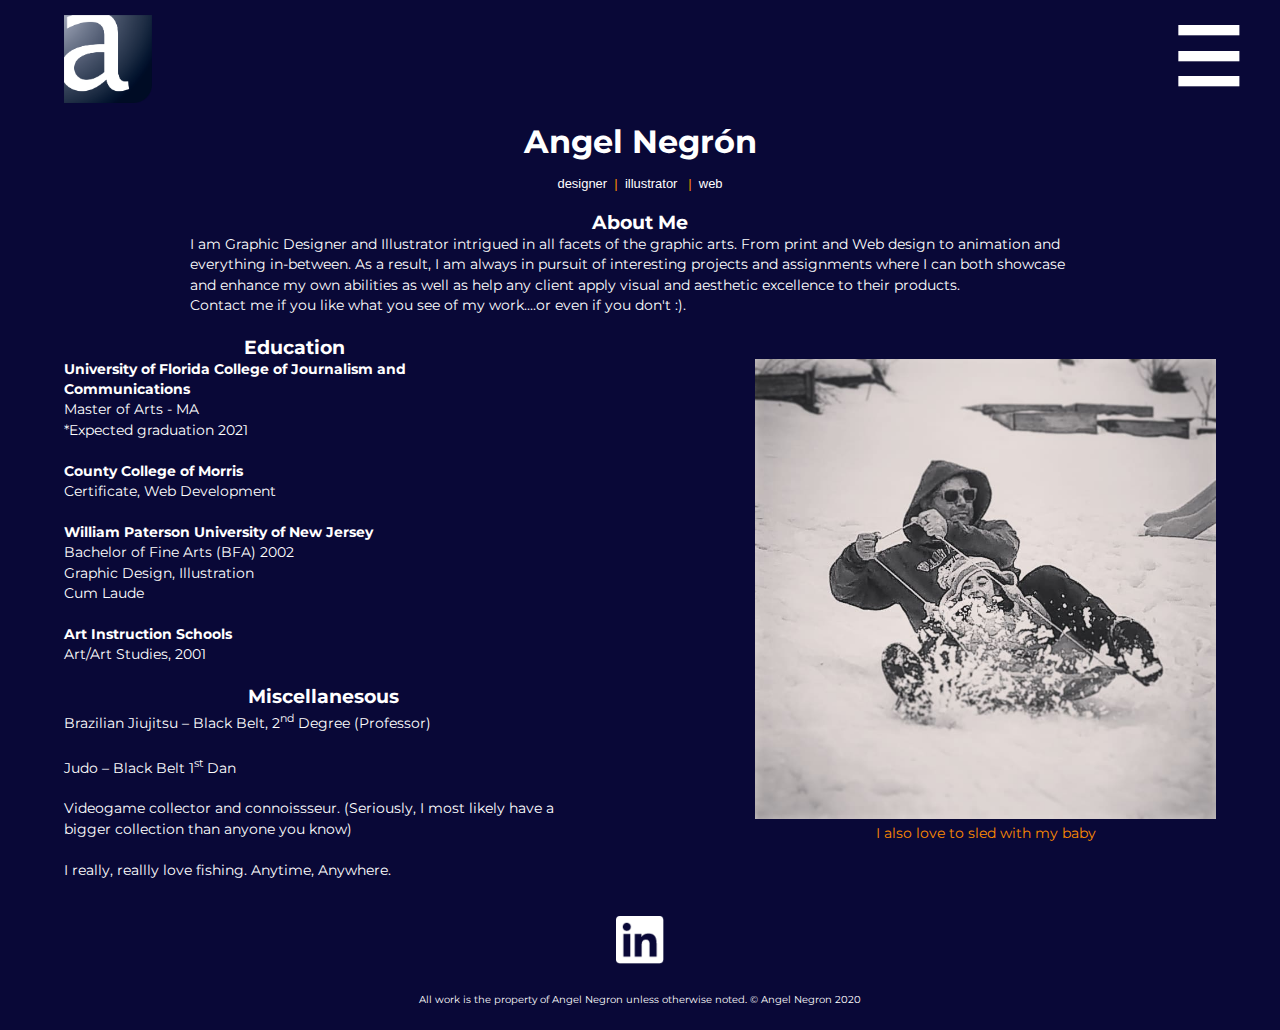
==== about.html @ a4a60bde "First commit of project 2" ====
<!DOCTYPE html>
<html lang="en">

	<head>

		<meta charset="utf-8">
		<title>Angel Negron - Project 1 - About Me</title>
		<link rel="shortcut icon" href="images/favicon.ico">


		<meta name="viewport" content="width=device-width, initial-scale=1">

			<!--[if lt IE 9]>
				<script src="js/html5shiv-printshiv.min.js"></script>
			<![endif]-->

		<!-- FONTS -->
			<link href="https://fonts.googleapis.com/css?family=Montserrat:100,400,600&display=swap" rel="stylesheet">
		<!-- STYLES -->

		<!-- lightbox if needed -->
			<link href="lightbox/src/css/lightbox.css" rel="stylesheet" />
		<!--Slick if needed -->
			<link rel="stylesheet" href="slick/slick/slick.css"/>
		<!-- Normal CSS styles -->
		<link type="text/css" rel="stylesheet" href="styles.css" />

		<!--jQuery-->
			<script src="https://ajax.googleapis.com/ajax/libs/jquery/3.4.1/jquery.min.js"></script>

	</head>



	<body>
		<!-- HEADER SECTION -->
		<header>
			<img class="thelogo" src="images/angellogo.png" alt="Angel Negron Logo" >



			<nav class="menu">
				<ul>
					<li> <a href="index.html">Design</a> </li>
					<li> <a href="illustration.html">Illustration</a> </li>
					<li> <a href="about.html">About Me</a> </li>
					<li> <a href="contact.html">Contact</a> </li>
				</ul>
			</nav>

			<nav class="desktop-menu">
				<ul>
					<li> <a href="contact.html">Contact</a> </li>
					<li> <a href="about.html">About Me</a> </li>
					<li> <a href="illustration.html">Illustration</a> </li>
					<li> <a href="index.html">Design</a> </li>
				</ul>
			</nav>


			<h1>Angel Negrón</h1>
				<p>designer<span class="orangeletter">&nbsp; |&nbsp; </span>illustrator <span class="orangeletter">&nbsp; |&nbsp; </span> web</p>

			<button class="hamburger">&#9776;</button>
	  	<button class="cross">&#735;</button>

		</header>

		<!-- MAIN CONTENT SECTION -->
		<main>

			<article class ="about-bio">
				<h3>About Me</h3>
				<p>I am Graphic Designer and Illustrator intrigued in all facets of the graphic arts. From print and Web design to animation and everything in-between. As a result, I am always in pursuit of interesting projects and assignments where I can both showcase and enhance my own abilities as well as help any client apply visual and aesthetic excellence to their products. <br>
				Contact me if you like what you see of my work....or even if you don't :).
				</p>
			</article>
			<figure class="aboutimage">
					 <img  src="images/snow.jpg" alt="Snow Ride" title="Snow Ride" />
					 <figcaption> <p>I also love to sled with my baby </figcaption>
			</figure>

			<div class=edmisc>
			<article class="about-ed">
				<h3>Education</h3>
					<p>
								<b>University of Florida College of Journalism and Communications</b> <br>
								Master of Arts - MA<br>
								*Expected graduation 2021<br>
									<br>

								<b>County College of Morris</b><br>
								Certificate, Web Development<br>
									<br>

								<b>William Paterson University of New Jersey</b><br>
								Bachelor of Fine Arts (BFA) 2002 <br>
								Graphic Design, Illustration<br>
								Cum Laude<br>
									<br>

								<b>Art Instruction Schools</b><br>
								Art/Art Studies, 2001<br>
					</p>
				</article>
				<article class="about-misc">
				<h3>Miscellanesous</h3>
				<p>
					Brazilian Jiujitsu – Black Belt, 2<sup>nd</sup> Degree (Professor) <br>
						<br>
						Judo – Black Belt 1<sup>st</sup> Dan <br>
						<br>
						Videogame collector and connoissseur.  (Seriously, I most likely have a bigger collection than anyone you know)
						<br>
						<br>
						I really, reallly love fishing.  Anytime, Anywhere.
					</p>
				</article>
			</div>


		</main>

		<!-- FOOTER AND ITS CONTENT SECTION -->
		<footer>
		<!--	<h4 class="backbutton">Back to the Top</h4> -->
			<a href="https://www.linkedin.com/in/angel-negron-1637a189"> <img src="images/linkein.png" alt="LinkedIn icon"> </a>
			<p>All work is the property of Angel Negron unless otherwise noted. © Angel Negron 2020</p>
		</footer>
		<!--hamburger script -->
		<script src="js/javascript.js">	</script>
		<!--lightbox -->
		<script src="lightbox/src/js/lightbox.js"></script>

	</body>

</html>
---- styles.css ----
* {
	margin: 0;
	padding: 0;
	border: 0;
}

article, aside, details, figcaption, figure, footer, header, main, nav, section, summary {
    display:block;
}
/* font(s) that i'm using */
header {
	width: 90%;
	margin: 0	auto;
}

header p {
	font-family: 'Montserrat Thin', sans-serif;
	text-align: center;
	font-size: .81em;
	color:#ffffff;
}
body {
	font-family: 'Montserrat', sans-serif;
	background: #090837;
	margin: 0 auto;
	min-width: 320px;
	max-width: 1500px;
	padding-top: 15px;
}
	/* original color
	background-color: #334057;	*/
	/* I might like this one better */


main, h2 p, footer p  {
	color: #ffffff;
}
main p {
	font-size: .85em;
	line-height: 1.5em;
	margin-bottom: 20px;
}
h1 {
	color: #ffffff;
	font-size: 2em;
	text-align: center;
	margin: 15px auto;
}
h2 {
	margin-top: 40px;
	text-align: center;
	font-size: 1em;
}
ul li{
	list-style-type: none;
	}
ul li a {
	color: #ffffff;
	text-decoration: none;
}

figure {
	width: 100%;
	margin-bottom: 3em;
}
.orangeletter {
	color:#FF8B00;
}
.thelogo{
	width: 15%;
	clear: none;
	/* clear: both */;
	}
main, aside {
	margin: 0 auto;
	width:90%;
	display: block;
}
main h3, aside h3 {
	text-align: center;
}
article {
	max-width: 900px;
	margin: 0 auto;
}
footer {
	text-align: center;
	display: inline-block;
	width: 100%
	}
footer a {
	text-decoration: none;
}
footer p {
	font-size: .6em;
	margin: 2% auto;
	padding: 0 2em;
}
figure img{
	width: 100%;
}
figcaption p {
	text-align: center;
	color: #FF8B00;
}
.backbutton {
	font-family: 'Montserrat', sans-serif;
	border: 0;
	margin: 0 auto;
	background-color: #FF8B00;
	width: 15em;
	padding: .5em .3em;
	font-size: .75em;
	text-align: center;
	color: #ffffff;
	}
.backbutton:hover {
	background-color: #FF8B78;
}
.artwork li{
	display:inline-block;
}
.desktop-menu {
	display: none;
}

footer img {
	width: 3em;
	margin-top: 1em;
}

.work {
	background-color: #ffffff;
	border-radius: 5px;
	transition: 3.5s;
	box-shadow: 0 0 0px #23273D;
	filter: contrast(100%);
}

label {
		font-size: .9rem;
	  color: #ffffff;
    display: block;
    width: 100%;
		margin: 5px 0 5px 0;
		}
input {
	width: 100%;
	height: 1.4rem;
}
textarea {
	width: 100%;
	height: 4rem;
}
.buttons {
	width: 30%;
	margin: 10px 2.5% 0 0;
	background-color: #FF8B00;
	color: #ffffff;
	border-radius: 3px;
}


/*-----------------------Animation-----------------------------*/


.work:hover {
	border-radius: 15px;
  -webkit-box-shadow:0 15px 6px #00000A;
  -ms-box-shadow:0 15px 6px #00000A;
  -moz-box-shadow:0 15px 6px #00000A;
  box-shadow: 0 15px 6px #00000A;
  transition: .5s;
	filter: contrast(100%);
	filter: grayscale(0);
}


/* -------- Hamburger CSS Code
						https://codepen.io/g13nn/pen/eHGEF  ------------- */

.hamburger{
	background: inherit;
	    position: absolute;
	    top: 6px;
	    right: 0;
	    line-height: 35px;
	    padding: 5px 15px 0px 15px;
	    color: #ffffff;
	    border: 0;
	    font-size: 3em;
	    font-weight: bold;
	    cursor: pointer;
	    outline: none;
	    z-index: 10000000000000;
}
.cross{
  background:none;
  position:absolute;
  top:0px;
  right:0;
  padding:7px 15px 0px 15px;
  color:#999;
  border:0;
  font-size:3em;
  line-height:65px;
  font-weight:bold;
  cursor:pointer;
  outline:none;
  z-index:10000000000000;
}
.menu{z-index:1000000; font-weight:bold; font-size:0.8em; width:100%; background:#f1f1f1;  position:absolute; text-align:center; font-size:12px;}
.menu ul {margin: 0; padding: 0; list-style-type: none; list-style-image: none;}
.menu li {display: block;   padding:15px 0 15px 0; border-bottom:#dddddd 1px solid;}
.menu li:hover{display: block;    background:#ffffff; padding:15px 0 15px 0; border-bottom:#dddddd 1px solid;}
.menu ul li a { text-decoration:none;  margin: 0px; color:#666;}
.menu ul li a:hover {  color: #666; text-decoration:none;}
.menu a{text-decoration:none; color:#666;}
.menu a:hover{text-decoration:none; color:#666;}

.glyphicon-home{
  color:white;
  font-size:1.5em;
  margin-top:5px;
  margin:0 auto;
}

.edmisc {
	clear:both;
	width: 100%;
}
/* ------  Media Query 320px --------*/
@media (min-width:320px) {
	body {min-width: 320px;}
	.thelogo {
		width: 45px;
	}
	 .artwork li {
	 width: 100%;
		margin: 2% 0;
	 }
	 .work {
		 width: 100%;
		 height: 12em;
		 object-fit:cover;
	 }
	 .aboutimage	 {
		 width: 100%;
		  margin: 2% 0;
		}
		.about-bio {
			width: 100%;
		}
		main {
			margin:20px auto 0 auto;
			}
		aside {
			background-color: #334057;
			width: 84%;
			padding: 2%;
			max-width: 488px;
			min-width: 270px;
			clear:both;
		}
/* for popup menu */
.menu {
    z-index: 1000000;
    font-weight: bold;
    font-size: 0.8em;
    width: 71%;
    background: #1d1b8e;
    margin-bottom: -1%;
    position: absolute;
    text-align: center;
    font-size: 2em;
    color: white;
}

.menu li {
    display: block;
    padding: 16px 0 15px 0;
    border-bottom: #090837 7px solid;

}

.menu ul li a {
    text-decoration: none;
    margin: 0px;
    color: #ffffff;
}
}

/* ------  Media Query 550px --------*/
@media (min-width:550px) {
	.thelogo {
		width: 65px;
	}
	 .artwork li {
		 width: 45%;
		margin: 2% 2%;
	 }
	 .work {
		 width: 100%;
		 height: 12em;
		 object-fit:cover;
	 }
	 .hamburger {
		position: absolute;
		top: 35px;
		right: 20px;
		font-size: 5em;
	 }
	 .aboutimage	 {
		width: 40%;
		 margin: 2% 0;
		float:right;
		clear:right;
	 }
	 .edmisc {
		 clear: none;
	 }
	 .about-misc {
    clear: both;
    float: left;
    width: 50%;
		 }
	 .about-ed {
		 width: 55%;
     float: left;
	  }
	}

	aside {
		width: 30%;
		height: 30%;
		}

		/* ------  Media Query 1024px --------*/
	 @media (min-width:1024px) {
		 .thelogo {
			 width: 88px;
		 }
		 .artwork li {
	 		width: 30%;
	 		margin: 10px 10px;
	 	 }
	 	 .work {
	 		 width: 100%;
	 		 height: 12em;
	 		 object-fit:cover;
	 	 }
		 .hamburger {
			position: absolute;
    	top: 35px;
    	right: 20px;
    	font-size: 5em;
    }
		.edmisc {
			clear: left;
		}
		.about-misc {
			clear: none;
     float: left;
     width: 45%;
			}
		.about-ed {
			width: 40%;
			float: left;
		 }

	 }
	 /* ------  Media Query 1440px --------*/

	 @media (min-width:1440px) and (max-width:1920px) {
		 .work {
		 	border-radius: 5px;
		 	transition: 3.5s;
		 	box-shadow: 0 0 0px #23273D;
		 	filter: contrast(200%);
		 	filter: grayscale(70%);
		 }

		 header h1 {
			 clear: both;
		 }
		 .thelogo {
			 float: left;
			 width: 88px;
		 }
		 .artwork li {
	 		width: 23%;
	 		margin: 10px 10px;
	 	 }
	 	 .work {
	 		 width: 100%;
	 		 height: 12em;
	 		 object-fit:cover;
	 	 }
		 .hamburger {
			 display:none;
		 }
		 .desktop-menu {
			 margin: 63px 0 0 50%;
		    padding: 0;
		    display: inline-block;
		    float: right;
		/*	margin: 35px 0 0 62%;
    	padding: 0;
    	display: inline-block; */
		 }
			.desktop-menu ul li {
				list-style-type: none;
		    display: inline-block;
		    float: right;
			}
			.desktop-menu ul li a {
				font-size: 1em;
				margin: 0 20px;
				float: right;
				color: #FF8B00
			}
			.desktop-menu ul li a:hover {
				color: #FFFFFF;
				font-family: 'Montserrat SemiBold', sans-serif;
			}

			.backbutton {
				font-family: 'Montserrat', sans-serif;
    		margin: 1em auto;
		    width: 15em;
		    font-size: 1em;
			}
			.edmisc {
				clear:none;
			}
			.about-ed, .about-misc {
				float:left;
				width: 30%

			}
			.aboutimage {
				max-width: 30%
			}
}
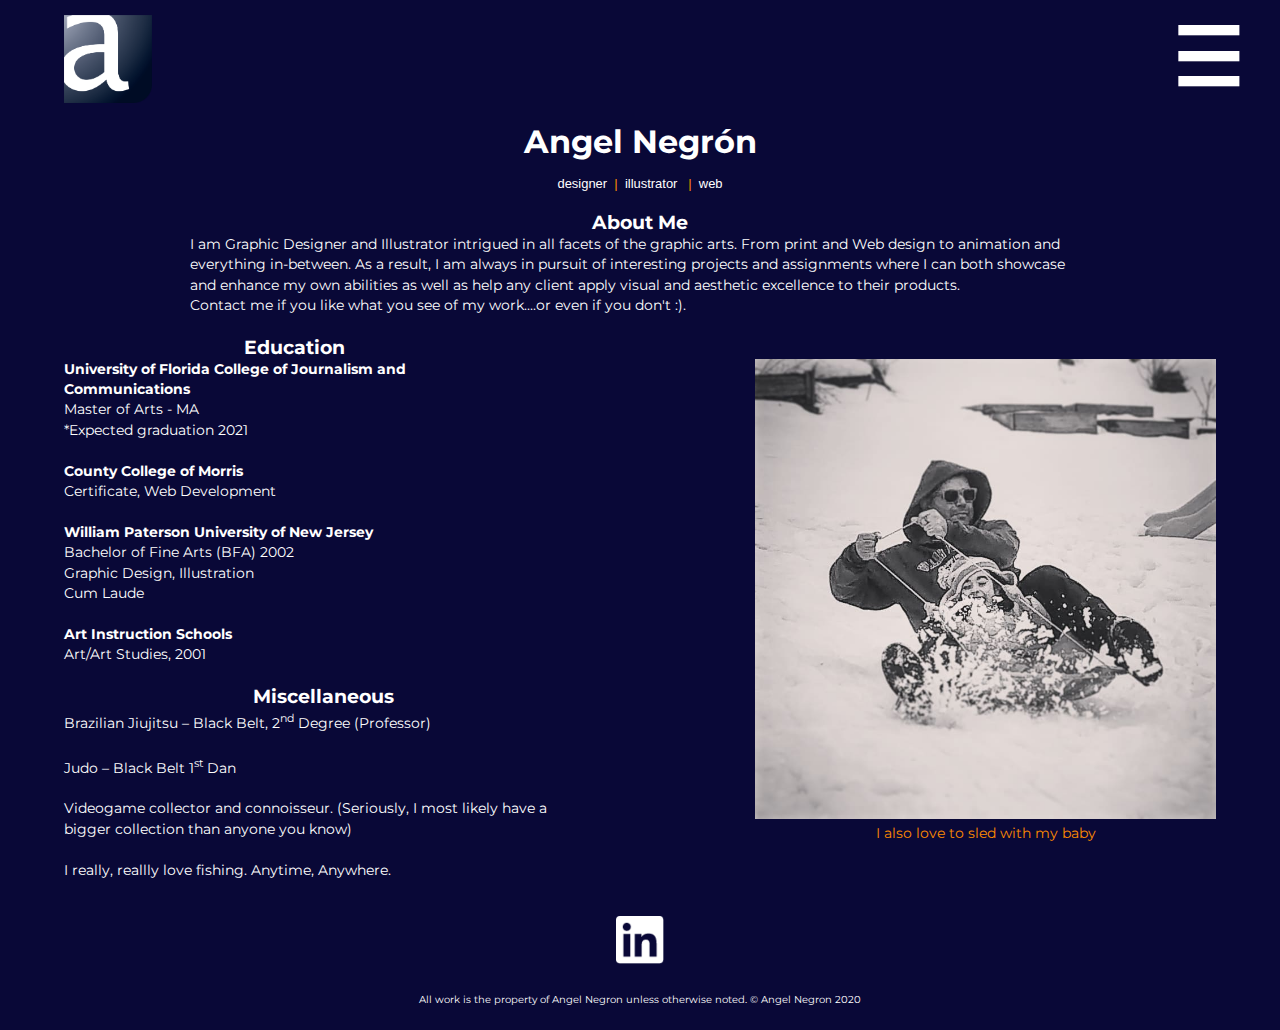
==== commit dce90938: "Edits suggestions from Project 1 incorporated" ====
--- a/about.html
+++ b/about.html
@@ -4,7 +4,7 @@
 	<head>
 
 		<meta charset="utf-8">
-		<title>Angel Negron - Project 1 - About Me</title>
+		<title>Angel Negron - About Me</title>
 		<link rel="shortcut icon" href="images/favicon.ico">
 
 
@@ -35,7 +35,7 @@
 	<body>
 		<!-- HEADER SECTION -->
 		<header>
-			<img class="thelogo" src="images/angellogo.png" alt="Angel Negron Logo" >
+			<a href="index.html">	<img class="thelogo" src="images/angellogo.png" alt="Angel Negron Logo" ></a>
 
 
 
@@ -75,11 +75,12 @@
 				Contact me if you like what you see of my work....or even if you don't :).
 				</p>
 			</article>
-			<figure class="aboutimage">
-					 <img  src="images/snow.jpg" alt="Snow Ride" title="Snow Ride" />
-					 <figcaption> <p>I also love to sled with my baby </figcaption>
-			</figure>
-
+			<aside>
+						<figure class="aboutimage">
+					 		<img  src="images/snow.jpg" alt="Snow Ride" title="Snow Ride" />
+					 		<figcaption> <p>I also love to sled with my baby </figcaption>
+						</figure>
+			</aside>
 			<div class=edmisc>
 			<article class="about-ed">
 				<h3>Education</h3>
@@ -104,13 +105,13 @@
 					</p>
 				</article>
 				<article class="about-misc">
-				<h3>Miscellanesous</h3>
+				<h3>Miscellaneous</h3>
 				<p>
 					Brazilian Jiujitsu – Black Belt, 2<sup>nd</sup> Degree (Professor) <br>
 						<br>
 						Judo – Black Belt 1<sup>st</sup> Dan <br>
 						<br>
-						Videogame collector and connoissseur.  (Seriously, I most likely have a bigger collection than anyone you know)
+						Videogame collector and connoisseur.  (Seriously, I most likely have a bigger collection than anyone you know)
 						<br>
 						<br>
 						I really, reallly love fishing.  Anytime, Anywhere.
--- a/styles.css
+++ b/styles.css
@@ -71,12 +71,12 @@
 	clear: none;
 	/* clear: both */;
 	}
-main, aside {
+main, .formcontactsection {
 	margin: 0 auto;
 	width:90%;
 	display: block;
 }
-main h3, aside h3 {
+main h3, .formcontactsection h3 {
 	text-align: center;
 }
 article {
@@ -212,9 +212,9 @@
 .menu{z-index:1000000; font-weight:bold; font-size:0.8em; width:100%; background:#f1f1f1;  position:absolute; text-align:center; font-size:12px;}
 .menu ul {margin: 0; padding: 0; list-style-type: none; list-style-image: none;}
 .menu li {display: block;   padding:15px 0 15px 0; border-bottom:#dddddd 1px solid;}
-.menu li:hover{display: block;    background:#ffffff; padding:15px 0 15px 0; border-bottom:#dddddd 1px solid;}
+.menu li:hover{display: block;    background:#6766b3; padding:15px 0 15px 0; border-bottom:#dddddd 1px solid;}
 .menu ul li a { text-decoration:none;  margin: 0px; color:#666;}
-.menu ul li a:hover {  color: #666; text-decoration:none;}
+.menu ul li a:hover {  color: #c0bfff; text-decoration:none;}
 .menu a{text-decoration:none; color:#666;}
 .menu a:hover{text-decoration:none; color:#666;}
 
@@ -254,7 +254,7 @@
 		main {
 			margin:20px auto 0 auto;
 			}
-		aside {
+		.formcontactsection {
 			background-color: #334057;
 			width: 84%;
 			padding: 2%;
@@ -330,7 +330,7 @@
 	  }
 	}
 
-	aside {
+	.formcontactsection {
 		width: 30%;
 		height: 30%;
 		}
